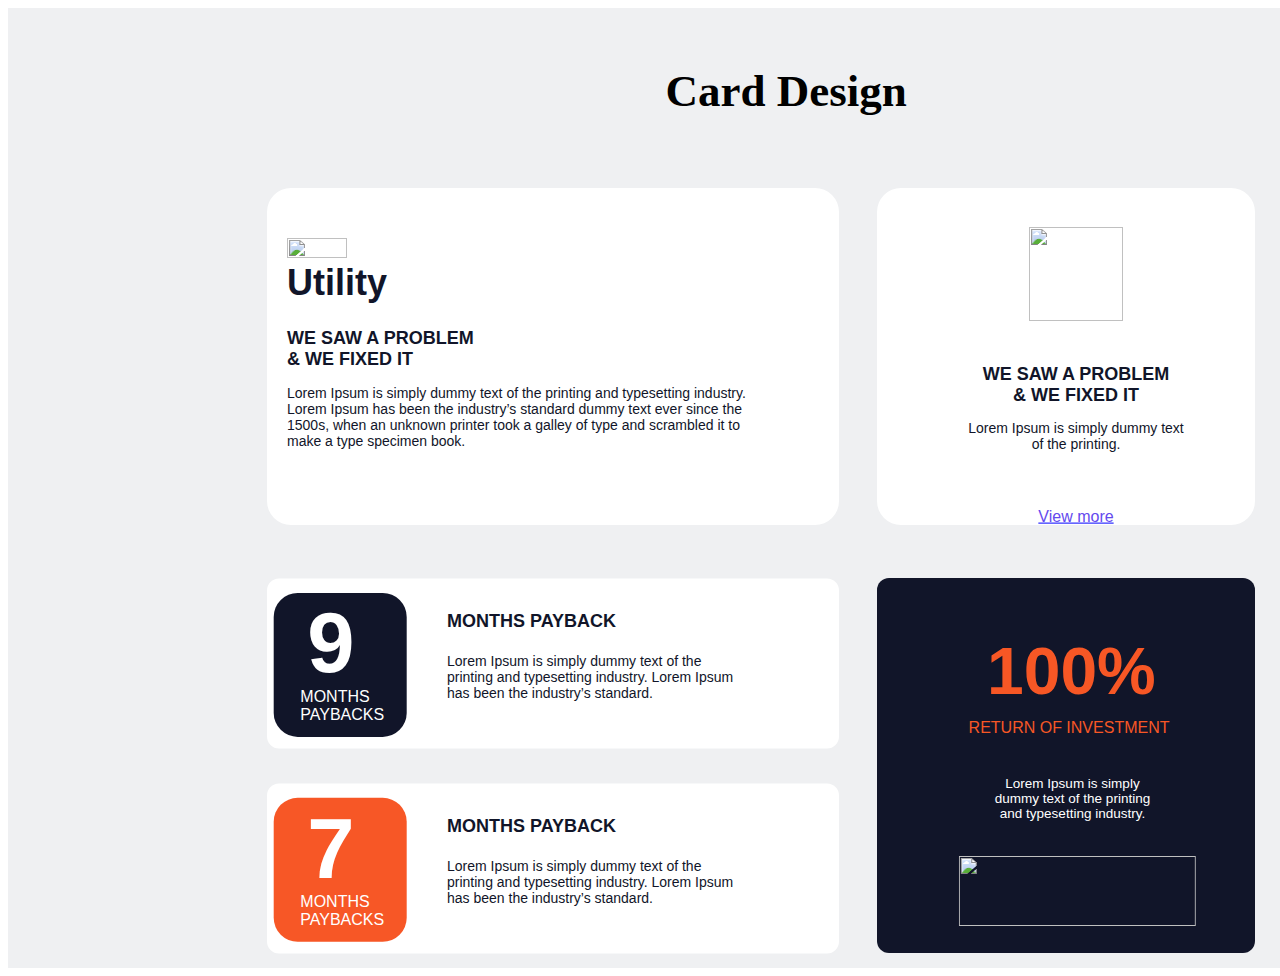
==== Html-CSS Design 2/index.html @ 2467acd8 "Add files via upload" ====
<!DOCTYPE html>
<html>
<head>
    <meta charset="UTF-8">
    <meta http-equiv="X-UA-Compatible" content="IE=edge">
    <meta name="viewport" content="width=device-width, initial-scale=1">
    <link rel="stylesheet" href="style.css" />
    
</head>
<body>
    <div class="container">
    <div class= card>
        <h1 style ="font-size: 45px; font-weight: bold;">Card Design</h1>
    </div>
       
        <div class="first">
            <img class="logo" src="images/logo.png" >
            <h1 style="font-size: 36px; font-weight: bold; margin-top: 0%;">Utility</h1>
            <h2 style="font-size: 18px;font-weight: bold;">WE SAW A PROBLEM <br> & WE FIXED IT</h2>
            <p style="font-size: 14px;text-align: left;">Lorem Ipsum is simply dummy text of the printing and typesetting industry. <br>
                Lorem Ipsum has been the industry’s standard dummy text ever since the <br>1500s, 
                when an unknown printer took a galley of type and scrambled it to <br>make a type specimen book.</p>
        </div>

        <div class="second">
            <img class="round"  src="images/round.png" >
            <h1 style="font-size: 18px; color: #111529; text-align: center;"> WE SAW A PROBLEM <br> & WE FIXED IT </h1>
            <p style="font-size: 14px; text-align: center; width: 231px; margin-left: auto; 
            margin-right: auto; font-family: sans-serif;">
            Lorem Ipsum is simply dummy text of the printing.
            </p>
            <p class="link"> View more </p>
        </div>

        <div class="third">
            
            <h2 style=" font-family: -apple-system, BlinkMacSystemFont, 'Segoe UI', Roboto, Oxygen, Ubuntu, Cantarell, 'Open Sans', 'Helvetica Neue', sans-serif; font-size: 66px;
            width: 162px; color: #F75725; margin-left: 90px; margin-right: auto; "> 100% </h2>
            <p style="font-size: 16px; color: #F75725; font-family: sans-serif; transform: translate(20%, -250%);">RETURN OF INVESTMENT</p>
            <p style="font-size: 13.5px; color: #FFFFFF; font-family: Roboto, sans-serif; width: 195px; text-align: center;transform: translate(40%, -50%) ">
                Lorem Ipsum is simply<br> dummy text of the printing<br> and typesetting industry.
            </p>

            <img class="pattern" src="images/pattern.png">
         
       </div>

        <div class="fourth">
                <div class="box"> 
                    <h3 class="number">
                        9 </h3> 
                        <p class="caption"> MONTHS <br> PAYBACKS </p> 
                    
                    
                </div>
                <h2 style="text-align:left; font-family: sans-serif; font-size: 18px;
                transform: translate(80%, -600%); width: 200px; "> 
                MONTHS PAYBACK 
                </h2>
                <p style="font-family: sans-serif; font-size: 14px; text-align: left; width: 310px; margin-left: 160px; 
                margin-right: auto; margin-top: 0px; transform: translate(0%, -250%);">
                    Lorem Ipsum is simply dummy text of the<br> printing and 
                    typesetting industry. Lorem Ipsum<br>has been the industry’s standard.
                </p>
               
        </div>
        <div class="fifth">
            <div class="box_1"> 
                <h3 class="num">
                    7 </h3> 
                    <p class="caption_1"> MONTHS <br> PAYBACKS </p> 
                
                
            </div>
            <h2 style="text-align: left; font-family: sans-serif; font-size: 18px;transform: translate(80%, -600%); width: 200px;color: #111529; "> MONTHS PAYBACK </h2>
            <p style="font-family: sans-serif; font-size: 14px; text-align: left; width: 310px; margin-left: 160px; color: #111529;
            margin-right: auto; margin-top: 0px; transform: translate(0%, -250%);">
                Lorem Ipsum is simply dummy text of the<br> printing and 
                typesetting industry. Lorem Ipsum <br>has been the industry’s standard.
            </p>
           
         </div>

    </div>
 </body>

</html>
---- Html-CSS Design 2/style.css ----
.container {
    display: grid;
    margin-right: auto;
    margin-left: auto;
    grid-template-columns: repeat(4, 2fr);
    gap: 8px;
    width: 1440px ;
    height: 960px;
    background-color: #EFF0F2;
  }

  .card {
    text-align: center;
    top: 51px;
    left: 595px;
    width: 251px;
    height: 54px;
    transform: translate(260%, 50%);
  }

  .first {
    margin-top: 180px; 
    width: 552px;
    height: 337px;
    grid-column: 2/3;
    grid-row: 1/3;
    background-color: white;
    color: #111529;
    border-radius: 24px;
    font-family: sans-serif;
    padding-left: 20px;
  }
  .logo{
      margin-top: 50px;
      height: 20px;
      width: 60px;
  }
  .second{
    margin-top: 180px; 
    align-content: center;
    grid-column: 3;
    grid-row: 1/3; 
    background-color: white;
    color: #111529;
    border-radius: 24px;
    font-family: sans-serif;
    padding-left: 20px;
    width: 358px;
    height: 337px;
    margin-left: 30px;
    margin-right: auto;
  }
  .round{
    display: block;
    width: 94px;
    height: 94px;
    margin-left: auto;
    margin-right: auto;  
    padding-bottom: 30px; 
  }

  .third{
    grid-column: 3;
    grid-row: 3/4;
    width: 358px;
    height: 375px;
    margin-left: 30px;
    background-color:#111529 ; 
    border-radius: 12px;
    font-family: sans-serif;
    padding-left: 20px;
    transform: translate(0%, 12%);
  }

  .link{
      text-align: center;
      color: #644AEE;
      text-decoration-line: underline;
      text-decoration-color: blue;
      margin-bottom: 0%;
      transform: translate(0%, 220%);
  }

  .fourth {
    grid-column: 2/3;
    grid-row: 2;
    width: 552px;
    height: 170px;
    background-color: white;
    color: #111529;
    border-radius: 12px;
    font-family: sans-serif;
    padding-left: 20px;
    transform: translate(0%, 215%);
  }

  .number{
    font-size: 85px;
    width: 48px;
    height: 101px;
    color: #FFFFFF; 
    transform: translate(70%, 0%);
    align-content: center;
    margin-top: auto;
    margin-bottom: auto;   
  }  

  .box{
    width: 133px; 
    height: 144px; 
    background-color:#111529 ; 
    margin-top: auto; 
    margin-bottom: auto; 
    border-radius: 24px;
    transform: translate(-10%, 10%);
  }
  .caption{
      font-size: 16px;
      font-family: sans-serif;
      color: #FFFFFF;
      transform: translate(20%, -60%);
  }

 .fifth {
    grid-column: 2/3;
    grid-row: 4;
    width: 552px;
    height: 170px;
    background-color: white;
    color: #F75726;
    border-radius: 12px;
    font-family: sans-serif;
    padding-left: 20px;
    transform: translate(0%, -78%);
  }
  
  .num{
    width: 48px;
    height: 101px;
    color: #FFFFFF; 
    align-content: center;
    margin-top: auto;
    margin-bottom: auto;
    font-size: 85px;
    transform: translate(70%, 0%);
    
  }  
  .box_1{
    width: 133px; 
    height: 144px; 
    background-color:#F75726 ; 
    margin-top: auto; 
    margin-bottom: auto; 
    border-radius: 24px;
    transform: translate(-10%, 10%);
  }
  .caption_1{
      font-size: 16px;
      font-family: sans-serif;
      color: #FFFFFF;     
      transform: translate(20%, -60%);
  }

  
  .pattern{
    width: 237px;
    height: 70px;
      margin-left: 50px;
      margin-bottom: 0px;
      transform: translate(5%, 0%);
  }
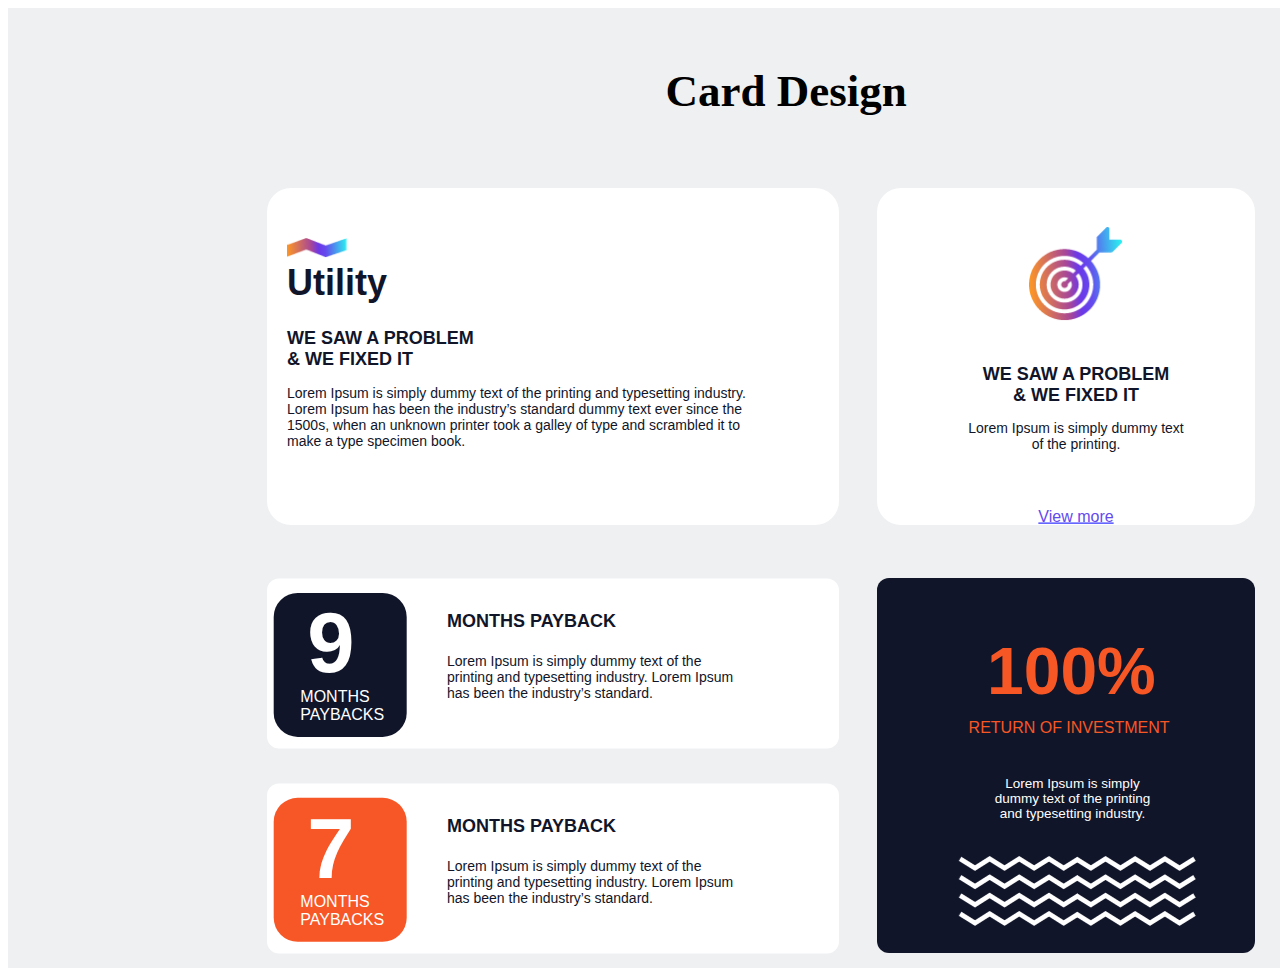
==== commit 2fc11787: "Add files via upload" ====
--- a/Html-CSS Design 2/index.html
+++ b/Html-CSS Design 2/index.html
@@ -34,10 +34,10 @@
 
         <div class="third">
             
-            <h2 style=" font-family: -apple-system, BlinkMacSystemFont, 'Segoe UI', Roboto, Oxygen, Ubuntu, Cantarell, 'Open Sans', 'Helvetica Neue', sans-serif; font-size: 66px;
+            <h2 style=" font-family: sans-serif; font-size: 66px;
             width: 162px; color: #F75725; margin-left: 90px; margin-right: auto; "> 100% </h2>
             <p style="font-size: 16px; color: #F75725; font-family: sans-serif; transform: translate(20%, -250%);">RETURN OF INVESTMENT</p>
-            <p style="font-size: 13.5px; color: #FFFFFF; font-family: Roboto, sans-serif; width: 195px; text-align: center;transform: translate(40%, -50%) ">
+            <p style="font-size: 13.5px; color: #FFFFFF; font-family: sans-serif; width: 195px; text-align: center;transform: translate(40%, -50%) ">
                 Lorem Ipsum is simply<br> dummy text of the printing<br> and typesetting industry.
             </p>
 
